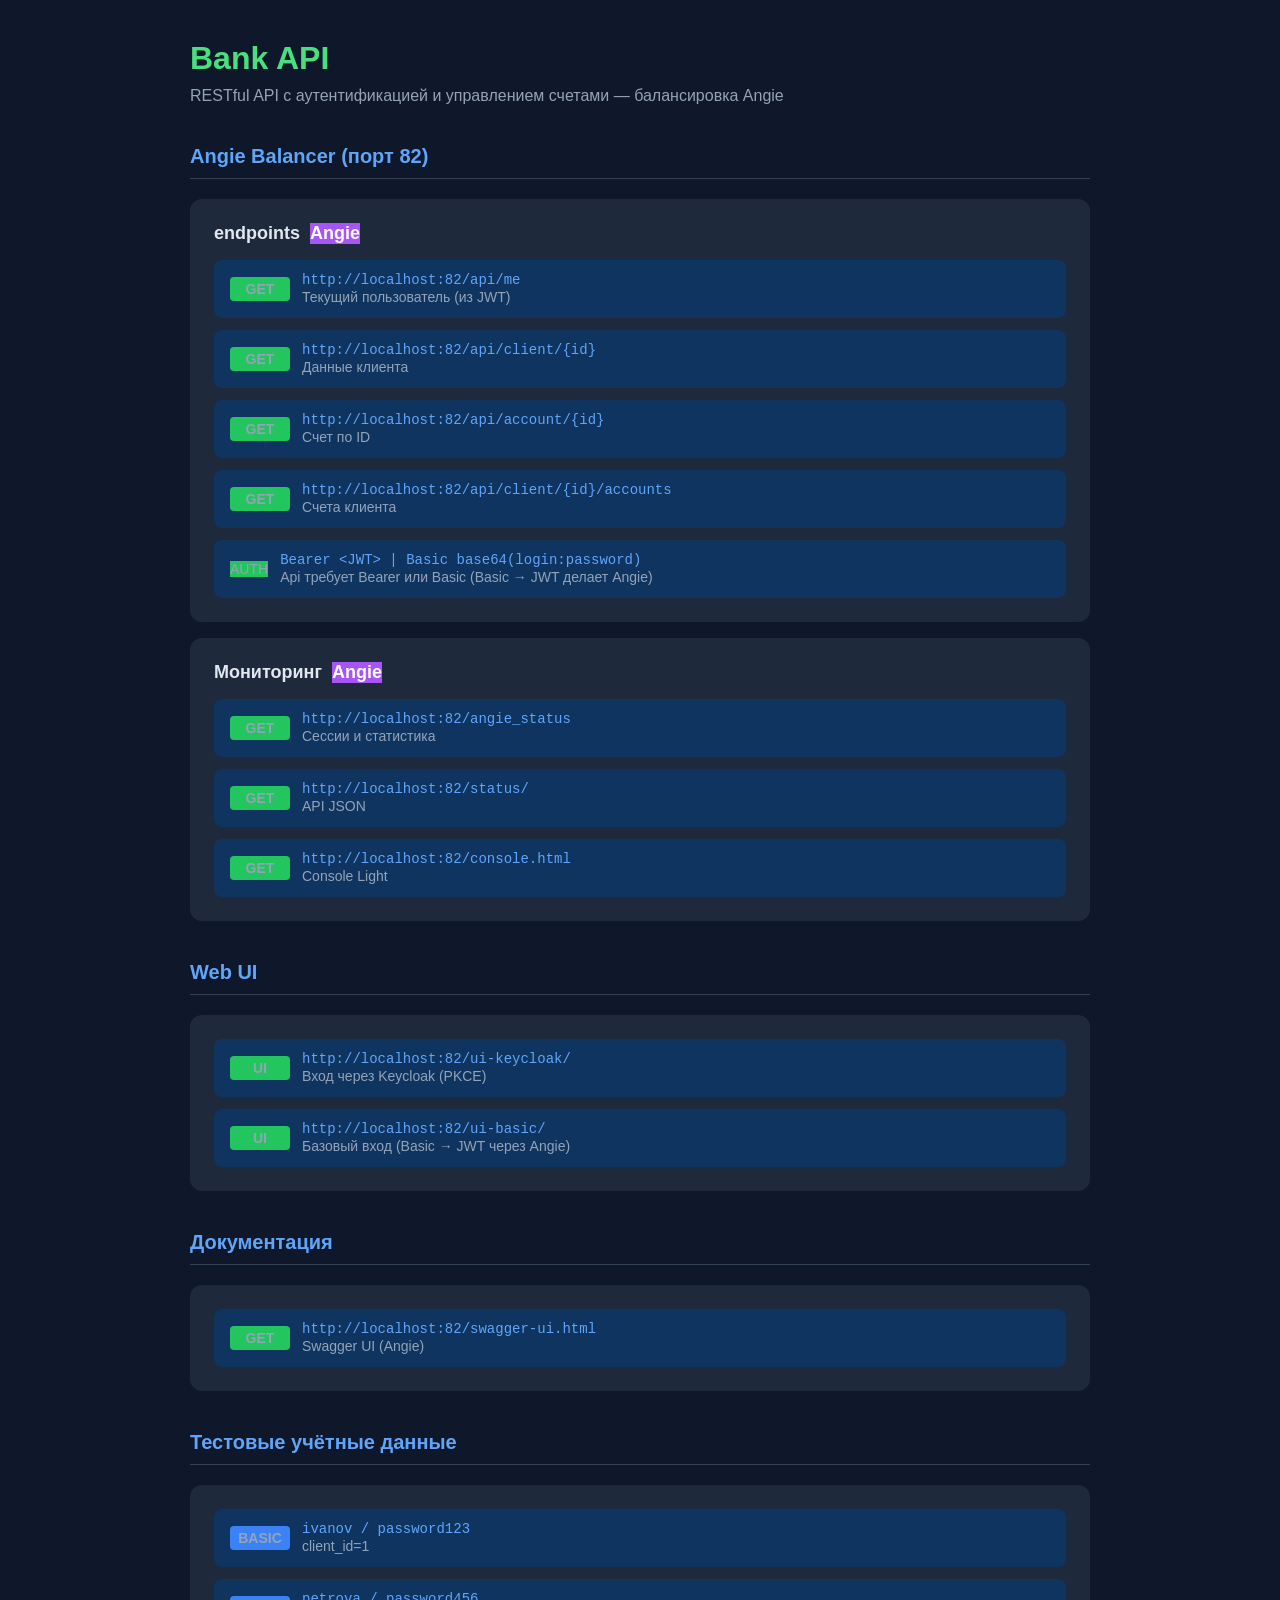
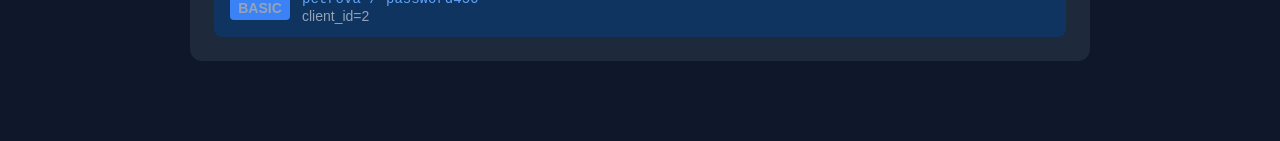
==== docker/links.html @ 39e28d79 "init" ====
<!DOCTYPE html>
<html lang="ru">
<head>
    <meta charset="UTF-8">
    <meta name="viewport" content="width=device-width, initial-scale=1.0">
    <title>Bank API - Links</title>
    <style>
        * { margin: 0; padding: 0; box-sizing: border-box; }
        body { font-family: -apple-system, BlinkMacSystemFont, 'Segoe UI', Roboto, sans-serif; background: #0f172a; color: #e2e8f0; min-height: 100vh; padding: 40px 20px; }
        .container { max-width: 900px; margin: 0 auto; }
        h1 { color: #4ade80; margin-bottom: 10px; font-size: 32px; }
        .subtitle { color: #94a3b8; margin-bottom: 40px; font-size: 16px; }
        .section { margin-bottom: 40px; }
        .section-title { color: #60a5fa; font-size: 20px; margin-bottom: 20px; padding-bottom: 10px; border-bottom: 1px solid #334155; }
        .card { background: #1e293b; border-radius: 12px; padding: 24px; margin-bottom: 16px; }
        .card-title { font-size: 18px; font-weight: 600; margin-bottom: 16px; display: flex; align-items: center; gap: 10px; }
        .badge { background: #4ade80; color: #0f172a; padding: 4px 12px; border-radius: 20px; font-size: 12px; font-weight: 600; }
        .badge-angie { background: #a855f7; color: white; }
        .badge-monitoring { background: #ec4899; color: white; }
        .method { display: inline-block; width: 60px; padding: 4px 8px; border-radius: 4px; font-size: 12px; font-weight: 700; text-align: center; }
        .get { background: #22c55e; color: white; }
        .post { background: #3b82f6; color: white; }
        .links { display: grid; gap: 12px; }
        .link { display: flex; align-items: center; gap: 12px; padding: 12px 16px; background: #0f3460; border-radius: 8px; text-decoration: none; color: inherit; transition: background 0.2s; }
        .link:hover { background: #1e40af; }
        .link span { color: #94a3b8; font-size: 14px; }
        .url { color: #60a5fa; font-family: monospace; font-size: 14px; }
    </style>
</head>
<body>
    <div class="container">
        <h1>Bank API</h1>
        <p class="subtitle">RESTful API с аутентификацией и управлением счетами — балансировка Angie</p>

        <div class="section">
            <h2 class="section-title">Angie Balancer (порт 82)</h2>
            <div class="card">
                <div class="card-title">endpoints <span class="badge-angie">Angie</span></div>
                <div class="links">
                    <a href="http://localhost:82/api/me" class="link" target="_blank">
                        <span class="method get">GET</span>
                        <div><div class="url">http://localhost:82/api/me</div><span>Текущий пользователь (из JWT)</span></div>
                    </a>
                    <a href="http://localhost:82/api/client/1" class="link" target="_blank">
                        <span class="method get">GET</span>
                        <div><div class="url">http://localhost:82/api/client/{id}</div><span>Данные клиента</span></div>
                    </a>
                    <a href="http://localhost:82/api/account/1" class="link" target="_blank">
                        <span class="method get">GET</span>
                        <div><div class="url">http://localhost:82/api/account/{id}</div><span>Счет по ID</span></div>
                    </a>
                    <a href="http://localhost:82/api/client/1/accounts" class="link" target="_blank">
                        <span class="method get">GET</span>
                        <div><div class="url">http://localhost:82/api/client/{id}/accounts</div><span>Счета клиента</span></div>
                    </a>
                    <div class="link" style="cursor: default;">
                        <span class="get">AUTH</span>
                        <div><div class="url">Bearer &lt;JWT&gt;  |  Basic base64(login:password)</div><span>Api требует Bearer или Basic (Basic → JWT делает Angie)</span></div>
                    </div>
                </div>
            </div>
            <div class="card">
                <div class="card-title">Мониторинг <span class="badge-angie">Angie</span></div>
                <div class="links">
                    <a href="http://localhost:82/angie_status" class="link" target="_blank">
                        <span class="method get">GET</span>
                        <div><div class="url">http://localhost:82/angie_status</div><span>Сессии и статистика</span></div>
                    </a>
                    <a href="http://localhost:82/status/" class="link" target="_blank">
                        <span class="method get">GET</span>
                        <div><div class="url">http://localhost:82/status/</div><span>API JSON</span></div>
                    </a>
                    <a href="http://localhost:82/console.html" class="link" target="_blank">
                        <span class="method get">GET</span>
                        <div><div class="url">http://localhost:82/console.html</div><span>Console Light</span></div>
                    </a>
                </div>
            </div>
        </div>

        <div class="section">
            <h2 class="section-title">Web UI</h2>
            <div class="card">
                <div class="links">
                    <a href="http://localhost:82/ui-keycloak/" class="link" target="_blank">
                        <span class="method get">UI</span>
                        <div><div class="url">http://localhost:82/ui-keycloak/</div><span>Вход через Keycloak (PKCE)</span></div>
                    </a>
                    <a href="http://localhost:82/ui-basic/" class="link" target="_blank">
                        <span class="method get">UI</span>
                        <div><div class="url">http://localhost:82/ui-basic/</div><span>Базовый вход (Basic → JWT через Angie)</span></div>
                    </a>
                </div>
            </div>
        </div>

        <div class="section">
            <h2 class="section-title">Документация</h2>
            <div class="card">
                <div class="links">
                    <a href="http://localhost:82/swagger-ui.html" class="link" target="_blank">
                        <span class="method get">GET</span>
                        <div><div class="url">http://localhost:82/swagger-ui.html</div><span>Swagger UI (Angie)</span></div>
                    </a>
                </div>
            </div>
        </div>

        <div class="section">
            <h2 class="section-title">Тестовые учётные данные</h2>
            <div class="card">
                <div class="links">
                    <div class="link" style="cursor: default;">
                        <span class="method post">BASIC</span>
                        <div>
                            <div class="url">ivanov / password123</div>
                            <span>client_id=1</span>
                        </div>
                    </div>
                    <div class="link" style="cursor: default;">
                        <span class="method post">BASIC</span>
                        <div>
                            <div class="url">petrova / password456</div>
                            <span>client_id=2</span>
                        </div>
                    </div>
                </div>
            </div>
        </div>
    </div>
</body>
</html>
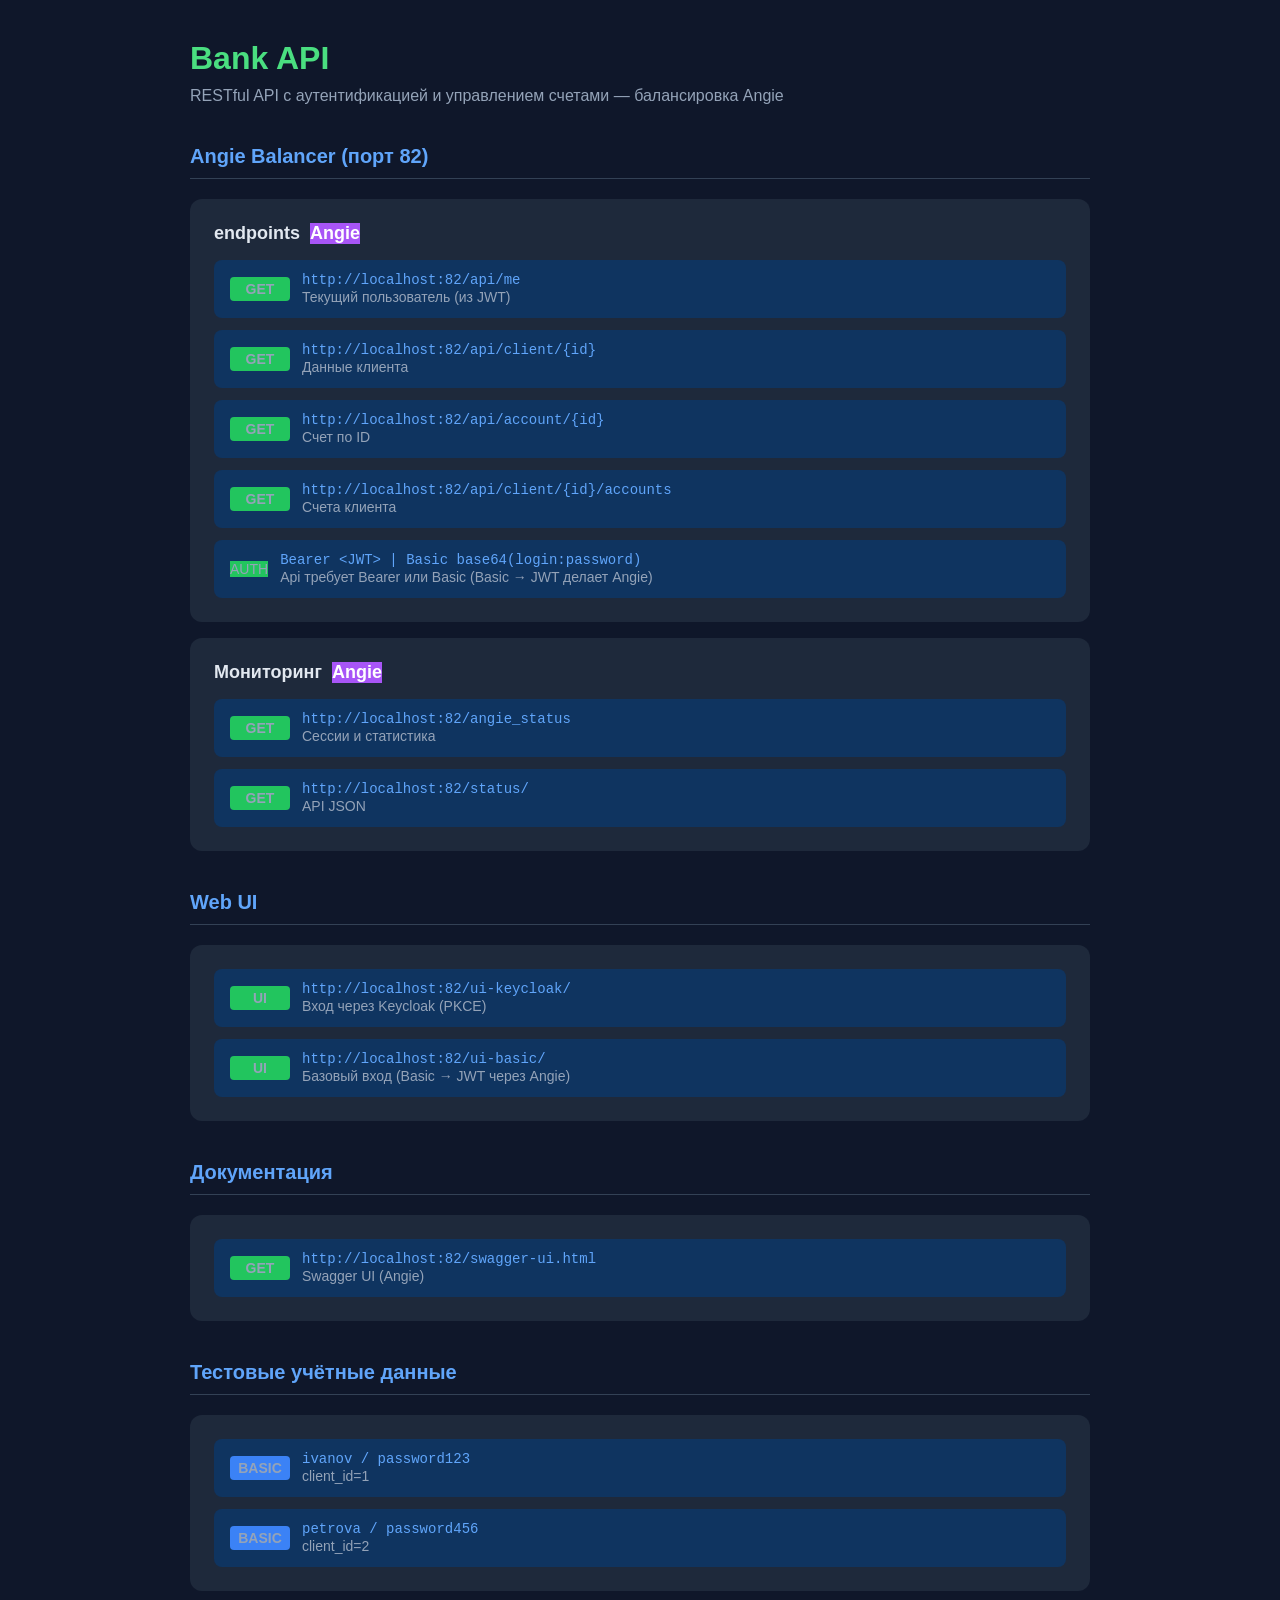
==== commit 81a8b25a: "перешли на gradle 8.7" ====
--- a/docker/links.html
+++ b/docker/links.html
@@ -70,10 +70,6 @@
                         <span class="method get">GET</span>
                         <div><div class="url">http://localhost:82/status/</div><span>API JSON</span></div>
                     </a>
-                    <a href="http://localhost:82/console.html" class="link" target="_blank">
-                        <span class="method get">GET</span>
-                        <div><div class="url">http://localhost:82/console.html</div><span>Console Light</span></div>
-                    </a>
                 </div>
             </div>
         </div>
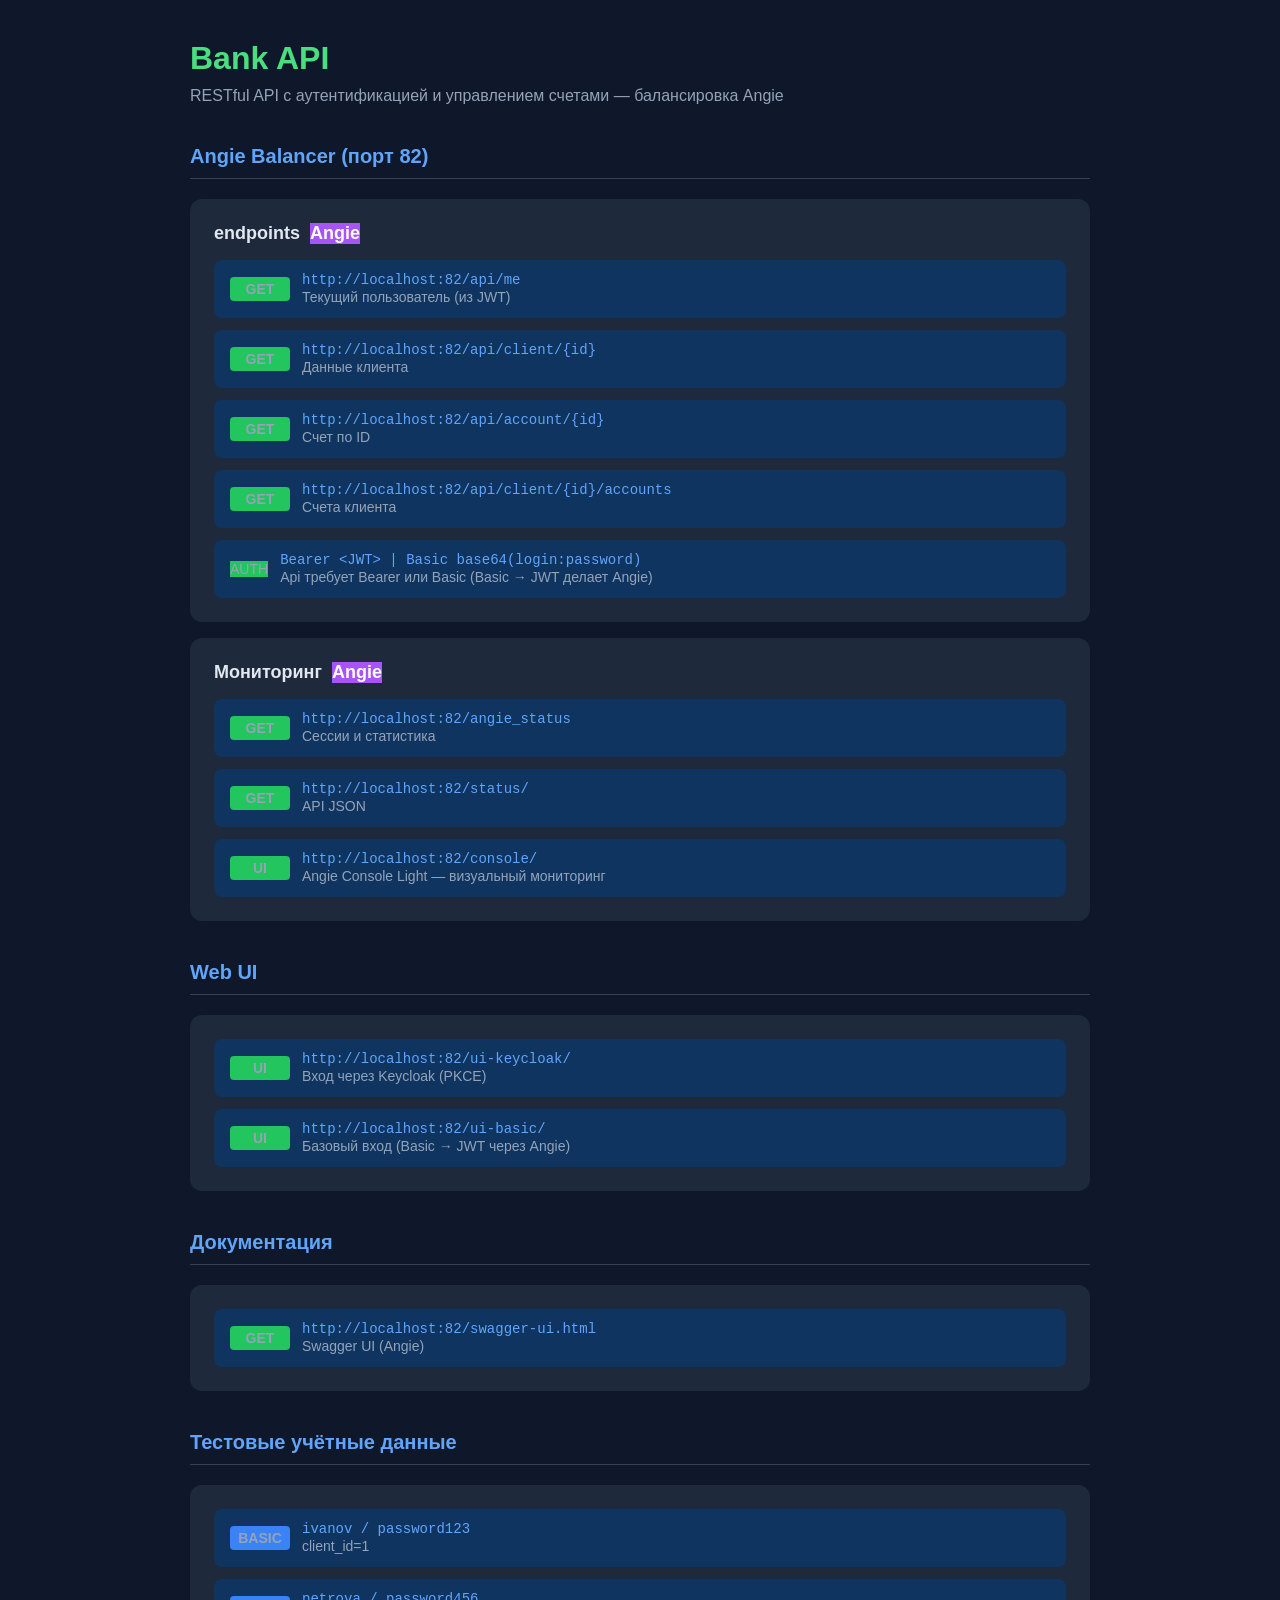
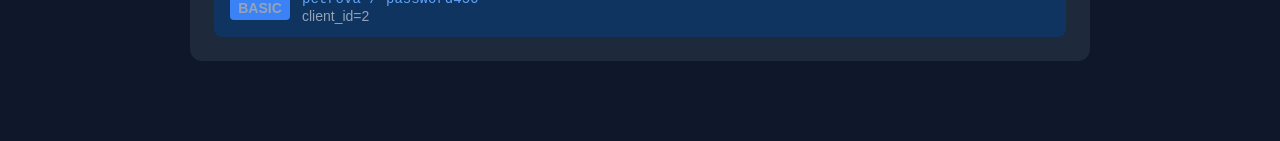
==== commit afec09bd: "jsessionid-lost-basic-jwt - анализ проблемы и добавление тестов" ====
--- a/docker/links.html
+++ b/docker/links.html
@@ -70,6 +70,10 @@
                         <span class="method get">GET</span>
                         <div><div class="url">http://localhost:82/status/</div><span>API JSON</span></div>
                     </a>
+                    <a href="http://localhost:82/console/" class="link" target="_blank">
+                        <span class="method get">UI</span>
+                        <div><div class="url">http://localhost:82/console/</div><span>Angie Console Light — визуальный мониторинг</span></div>
+                    </a>
                 </div>
             </div>
         </div>
